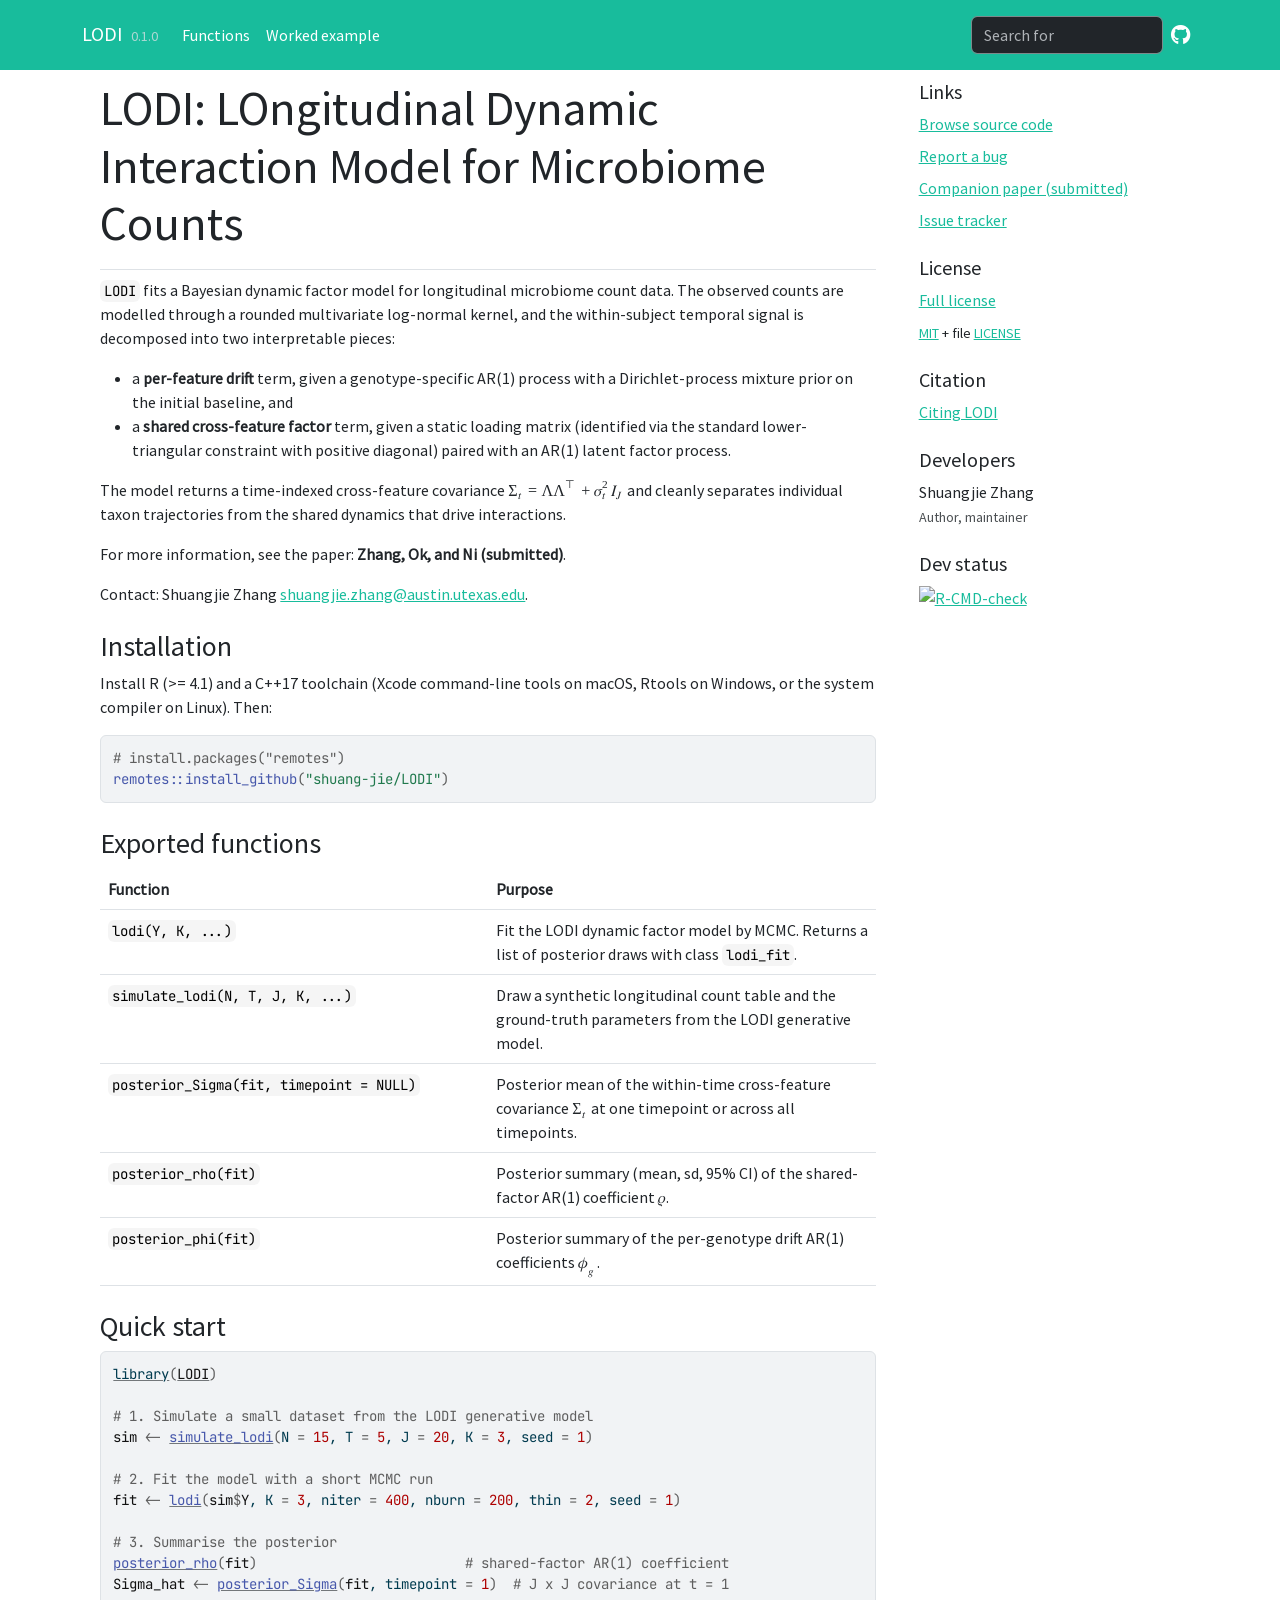
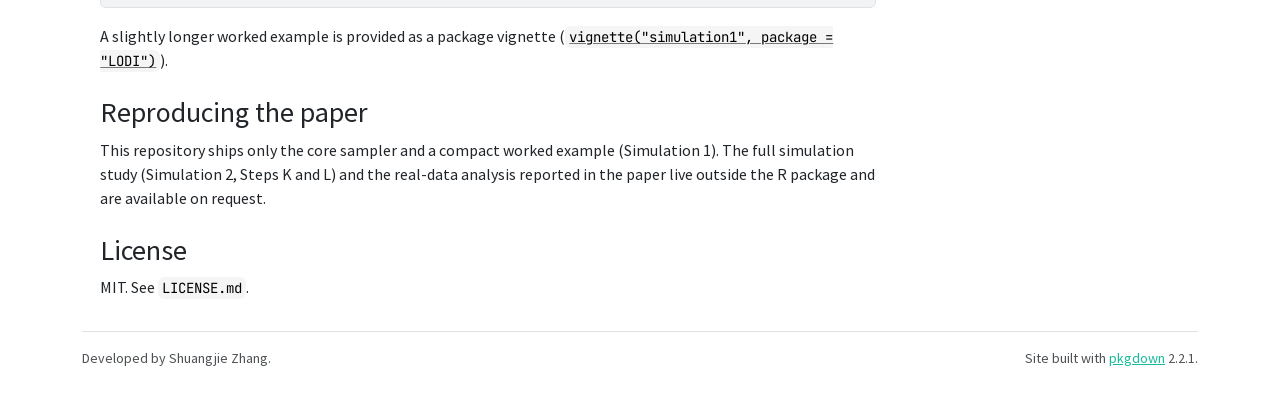
==== index.html @ 0d50a405 "Deploying to gh-pages from @ shuang-jie/LODI@c3fbd9149aefe18f60dc36afb56456ca05e9c87f 🚀" ====
<!DOCTYPE html>
<!-- Generated by pkgdown: do not edit by hand --><html lang="en">
<head>
<meta http-equiv="Content-Type" content="text/html; charset=UTF-8">
<meta charset="utf-8">
<meta http-equiv="X-UA-Compatible" content="IE=edge">
<meta name="viewport" content="width=device-width, initial-scale=1, shrink-to-fit=no">
<title>LODI — Longitudinal Dynamic Interaction Model for Microbiome Counts • LODI</title>
<script src="deps/jquery-3.6.0/jquery-3.6.0.min.js"></script><meta name="viewport" content="width=device-width, initial-scale=1, shrink-to-fit=no">
<link href="deps/bootstrap-5.3.8/bootstrap.min.css" rel="stylesheet">
<script src="deps/bootstrap-5.3.8/bootstrap.bundle.min.js"></script><link href="deps/Source_Sans_Pro-0.4.10/font.css" rel="stylesheet">
<link href="deps/JetBrains_Mono-0.4.10/font.css" rel="stylesheet">
<link href="deps/font-awesome-6.5.2/css/all.min.css" rel="stylesheet">
<link href="deps/font-awesome-6.5.2/css/v4-shims.min.css" rel="stylesheet">
<script src="deps/headroom-0.11.0/headroom.min.js"></script><script src="deps/headroom-0.11.0/jQuery.headroom.min.js"></script><script src="deps/bootstrap-toc-1.0.1/bootstrap-toc.min.js"></script><script src="deps/clipboard.js-2.0.11/clipboard.min.js"></script><script src="deps/search-1.0.0/autocomplete.jquery.min.js"></script><script src="deps/search-1.0.0/fuse.min.js"></script><script src="deps/search-1.0.0/mark.min.js"></script><!-- pkgdown --><script src="pkgdown.js"></script><meta property="og:title" content="LODI — Longitudinal Dynamic Interaction Model for Microbiome Counts">
<meta name="description" content="A Bayesian dynamic factor model for longitudinal microbiome count data that separates per-feature temporal drift from shared cross-feature dynamics and yields a time-indexed cross-feature covariance.
">
<meta property="og:description" content="A Bayesian dynamic factor model for longitudinal microbiome count data that separates per-feature temporal drift from shared cross-feature dynamics and yields a time-indexed cross-feature covariance.
">
<meta name="twitter:card" content="summary">
<meta name="twitter:creator" content="@shuangjie">
<meta name="twitter:site" content="@shuangjie">
</head>
<body>
    <a href="#main" class="visually-hidden-focusable">Skip to contents</a>


    <nav class="navbar navbar-expand-lg fixed-top bg-primary" data-bs-theme="dark" aria-label="Site navigation"><div class="container">

    <a class="navbar-brand me-2" href="index.html">LODI</a>

    <small class="nav-text text-muted me-auto" data-bs-toggle="tooltip" data-bs-placement="bottom" title="">0.1.0</small>


    <button class="navbar-toggler" type="button" data-bs-toggle="collapse" data-bs-target="#navbar" aria-controls="navbar" aria-expanded="false" aria-label="Toggle navigation">
      <span class="navbar-toggler-icon"></span>
    </button>

    <div id="navbar" class="collapse navbar-collapse ms-3">
      <ul class="navbar-nav me-auto">
<li class="nav-item"><a class="nav-link" href="reference/index.html">Functions</a></li>
<li class="nav-item"><a class="nav-link" href="articles/simulation1.html">Worked example</a></li>
      </ul>
<ul class="navbar-nav">
<li class="nav-item"><form class="form-inline" role="search">
 <input class="form-control" type="search" name="search-input" id="search-input" autocomplete="off" aria-label="Search site" placeholder="Search for" data-search-index="search.json">
</form></li>
<li class="nav-item"><a class="external-link nav-link" href="https://github.com/shuang-jie/LODI/" aria-label="GitHub"><span class="fa fab fa-github fa-lg"></span></a></li>
      </ul>
</div>


  </div>
</nav><div class="container template-home">
<div class="row">
  <main id="main" class="col-md-9"><div class="section level1">
<div class="page-header"><h1 id="lodi-longitudinal-dynamic-interaction-model-for-microbiome-counts">LODI: LOngitudinal Dynamic Interaction Model for Microbiome Counts<a class="anchor" aria-label="anchor" href="#lodi-longitudinal-dynamic-interaction-model-for-microbiome-counts"></a>
</h1></div>
<!-- badges: start -->

<p><code>LODI</code> fits a Bayesian dynamic factor model for longitudinal microbiome count data. The observed counts are modelled through a rounded multivariate log-normal kernel, and the within-subject temporal signal is decomposed into two interpretable pieces:</p>
<ul>
<li>a <strong>per-feature drift</strong> term, given a genotype-specific AR(1) process with a Dirichlet-process mixture prior on the initial baseline, and</li>
<li>a <strong>shared cross-feature factor</strong> term, given a static loading matrix (identified via the standard lower-triangular constraint with positive diagonal) paired with an AR(1) latent factor process.</li>
</ul>
<p>The model returns a time-indexed cross-feature covariance <math display="inline" xmlns="http://www.w3.org/1998/Math/MathML"><semantics><mrow><msub><mi mathvariant="normal">Σ</mi><mi>t</mi></msub><mo>=</mo><mi mathvariant="normal">Λ</mi><msup><mi mathvariant="normal">Λ</mi><mi>⊤</mi></msup><mo>+</mo><msubsup><mi>σ</mi><mi>t</mi><mn>2</mn></msubsup><msub><mi>I</mi><mi>J</mi></msub></mrow><annotation encoding="application/x-tex">\Sigma_t = \Lambda \Lambda^\top + \sigma^2_t I_J</annotation></semantics></math> and cleanly separates individual taxon trajectories from the shared dynamics that drive interactions.</p>
<p>For more information, see the paper: <strong>Zhang, Ok, and Ni (submitted)</strong>.</p>
<p>Contact: Shuangjie Zhang <a href="mailto:shuangjie.zhang@austin.utexas.edu" class="email">shuangjie.zhang@austin.utexas.edu</a>.</p>
<div class="section level2">
<h2 id="installation">Installation<a class="anchor" aria-label="anchor" href="#installation"></a>
</h2>
<p>Install R (&gt;= 4.1) and a C++17 toolchain (Xcode command-line tools on macOS, Rtools on Windows, or the system compiler on Linux). Then:</p>
<div class="sourceCode" id="cb1"><pre class="downlit sourceCode r">
<code class="sourceCode R"><span><span class="co"># install.packages("remotes")</span></span>
<span><span class="fu">remotes</span><span class="fu">::</span><span class="fu">install_github</span><span class="op">(</span><span class="st">"shuang-jie/LODI"</span><span class="op">)</span></span></code></pre></div>
</div>
<div class="section level2">
<h2 id="exported-functions">Exported functions<a class="anchor" aria-label="anchor" href="#exported-functions"></a>
</h2>
<table class="table">
<colgroup>
<col width="50%">
<col width="50%">
</colgroup>
<thead><tr>
<th>Function</th>
<th>Purpose</th>
</tr></thead>
<tbody>
<tr>
<td><code>lodi(Y, K, ...)</code></td>
<td>Fit the LODI dynamic factor model by MCMC. Returns a list of posterior draws with class <code>lodi_fit</code>.</td>
</tr>
<tr>
<td><code>simulate_lodi(N, T, J, K, ...)</code></td>
<td>Draw a synthetic longitudinal count table and the ground-truth parameters from the LODI generative model.</td>
</tr>
<tr>
<td><code>posterior_Sigma(fit, timepoint = NULL)</code></td>
<td>Posterior mean of the within-time cross-feature covariance <math display="inline" xmlns="http://www.w3.org/1998/Math/MathML"><semantics><msub><mi mathvariant="normal">Σ</mi><mi>t</mi></msub><annotation encoding="application/x-tex">\Sigma_t</annotation></semantics></math> at one timepoint or across all timepoints.</td>
</tr>
<tr>
<td><code>posterior_rho(fit)</code></td>
<td>Posterior summary (mean, sd, 95% CI) of the shared-factor AR(1) coefficient <math display="inline" xmlns="http://www.w3.org/1998/Math/MathML"><semantics><mi>ρ</mi><annotation encoding="application/x-tex">\rho</annotation></semantics></math>.</td>
</tr>
<tr>
<td><code>posterior_phi(fit)</code></td>
<td>Posterior summary of the per-genotype drift AR(1) coefficients <math display="inline" xmlns="http://www.w3.org/1998/Math/MathML"><semantics><msub><mi>ϕ</mi><mi>g</mi></msub><annotation encoding="application/x-tex">\phi_g</annotation></semantics></math>.</td>
</tr>
</tbody>
</table>
</div>
<div class="section level2">
<h2 id="quick-start">Quick start<a class="anchor" aria-label="anchor" href="#quick-start"></a>
</h2>
<div class="sourceCode" id="cb2"><pre class="downlit sourceCode r">
<code class="sourceCode R"><span><span class="kw"><a href="https://rdrr.io/r/base/library.html" class="external-link">library</a></span><span class="op">(</span><span class="va"><a href="https://github.com/shuang-jie/LODI" class="external-link">LODI</a></span><span class="op">)</span></span>
<span></span>
<span><span class="co"># 1. Simulate a small dataset from the LODI generative model</span></span>
<span><span class="va">sim</span> <span class="op">&lt;-</span> <span class="fu"><a href="reference/simulate_lodi.html">simulate_lodi</a></span><span class="op">(</span>N <span class="op">=</span> <span class="fl">15</span>, T <span class="op">=</span> <span class="fl">5</span>, J <span class="op">=</span> <span class="fl">20</span>, K <span class="op">=</span> <span class="fl">3</span>, seed <span class="op">=</span> <span class="fl">1</span><span class="op">)</span></span>
<span></span>
<span><span class="co"># 2. Fit the model with a short MCMC run</span></span>
<span><span class="va">fit</span> <span class="op">&lt;-</span> <span class="fu"><a href="reference/lodi.html">lodi</a></span><span class="op">(</span><span class="va">sim</span><span class="op">$</span><span class="va">Y</span>, K <span class="op">=</span> <span class="fl">3</span>, niter <span class="op">=</span> <span class="fl">400</span>, nburn <span class="op">=</span> <span class="fl">200</span>, thin <span class="op">=</span> <span class="fl">2</span>, seed <span class="op">=</span> <span class="fl">1</span><span class="op">)</span></span>
<span></span>
<span><span class="co"># 3. Summarise the posterior</span></span>
<span><span class="fu"><a href="reference/posterior_rho.html">posterior_rho</a></span><span class="op">(</span><span class="va">fit</span><span class="op">)</span>                          <span class="co"># shared-factor AR(1) coefficient</span></span>
<span><span class="va">Sigma_hat</span> <span class="op">&lt;-</span> <span class="fu"><a href="reference/posterior_Sigma.html">posterior_Sigma</a></span><span class="op">(</span><span class="va">fit</span>, timepoint <span class="op">=</span> <span class="fl">1</span><span class="op">)</span>  <span class="co"># J x J covariance at t = 1</span></span></code></pre></div>
<p>A slightly longer worked example is provided as a package vignette (<code><a href="articles/simulation1.html">vignette("simulation1", package = "LODI")</a></code>).</p>
</div>
<div class="section level2">
<h2 id="reproducing-the-paper">Reproducing the paper<a class="anchor" aria-label="anchor" href="#reproducing-the-paper"></a>
</h2>
<p>This repository ships only the core sampler and a compact worked example (Simulation 1). The full simulation study (Simulation 2, Steps K and L) and the real-data analysis reported in the paper live outside the R package and are available on request.</p>
</div>
<div class="section level2">
<h2 id="license">License<a class="anchor" aria-label="anchor" href="#license"></a>
</h2>
<p>MIT. See <code>LICENSE.md</code>.</p>
</div>
</div>
  </main><aside class="col-md-3"><div class="links">
<h2 data-toc-skip>Links</h2>
<ul class="list-unstyled">
<li><a href="https://github.com/shuang-jie/LODI/" class="external-link">Browse source code</a></li>
<li><a href="https://github.com/shuang-jie/LODI/issues" class="external-link">Report a bug</a></li>
<li><a href="https://github.com/shuang-jie/LODI" class="external-link">Companion paper (submitted)</a></li>
<li><a href="https://github.com/shuang-jie/LODI/issues" class="external-link">Issue tracker</a></li>
</ul>
</div>

<div class="license">
<h2 data-toc-skip>License</h2>
<ul class="list-unstyled">
<li><a href="LICENSE.html">Full license</a></li>
<li><small><a href="https://opensource.org/licenses/mit-license.php" class="external-link">MIT</a> + file <a href="LICENSE-text.html">LICENSE</a></small></li>
</ul>
</div>


<div class="citation">
<h2 data-toc-skip>Citation</h2>
<ul class="list-unstyled">
<li><a href="authors.html#citation">Citing LODI</a></li>
</ul>
</div>

<div class="developers">
<h2 data-toc-skip>Developers</h2>
<ul class="list-unstyled">
<li>Shuangjie Zhang <br><small class="roles"> Author, maintainer </small>   </li>
</ul>
</div>

<div class="dev-status">
<h2 data-toc-skip>Dev status</h2>
<ul class="list-unstyled">
<li><a href="https://github.com/shuang-jie/LODI/actions/workflows/R-CMD-check.yaml" class="external-link"><img src="https://github.com/shuang-jie/LODI/actions/workflows/R-CMD-check.yaml/badge.svg" alt="R-CMD-check"></a></li>
</ul>
</div>

  </aside>
</div>


    <footer><div class="pkgdown-footer-left">
  <p>Developed by Shuangjie Zhang.</p>
</div>

<div class="pkgdown-footer-right">
  <p>Site built with <a href="https://pkgdown.r-lib.org/" class="external-link">pkgdown</a> 2.2.1.</p>
</div>

    </footer>
</div>





  </body>
</html>
---- deps/Source_Sans_Pro-0.4.10/font.css ----
/* cyrillic-ext */
@font-face {
  font-family: 'Source Sans Pro';
  font-style: normal;
  font-weight: 400;
  font-display: swap;
  src: url(6xK3dSBYKcSV-LCoeQqfX1RYOo3qNa7lqDY.woff2) format('woff2');
  unicode-range: U+0460-052F, U+1C80-1C8A, U+20B4, U+2DE0-2DFF, U+A640-A69F, U+FE2E-FE2F;
}
/* cyrillic */
@font-face {
  font-family: 'Source Sans Pro';
  font-style: normal;
  font-weight: 400;
  font-display: swap;
  src: url(6xK3dSBYKcSV-LCoeQqfX1RYOo3qPK7lqDY.woff2) format('woff2');
  unicode-range: U+0301, U+0400-045F, U+0490-0491, U+04B0-04B1, U+2116;
}
/* greek-ext */
@font-face {
  font-family: 'Source Sans Pro';
  font-style: normal;
  font-weight: 400;
  font-display: swap;
  src: url(6xK3dSBYKcSV-LCoeQqfX1RYOo3qNK7lqDY.woff2) format('woff2');
  unicode-range: U+1F00-1FFF;
}
/* greek */
@font-face {
  font-family: 'Source Sans Pro';
  font-style: normal;
  font-weight: 400;
  font-display: swap;
  src: url(6xK3dSBYKcSV-LCoeQqfX1RYOo3qO67lqDY.woff2) format('woff2');
  unicode-range: U+0370-0377, U+037A-037F, U+0384-038A, U+038C, U+038E-03A1, U+03A3-03FF;
}
/* vietnamese */
@font-face {
  font-family: 'Source Sans Pro';
  font-style: normal;
  font-weight: 400;
  font-display: swap;
  src: url(6xK3dSBYKcSV-LCoeQqfX1RYOo3qN67lqDY.woff2) format('woff2');
  unicode-range: U+0102-0103, U+0110-0111, U+0128-0129, U+0168-0169, U+01A0-01A1, U+01AF-01B0, U+0300-0301, U+0303-0304, U+0308-0309, U+0323, U+0329, U+1EA0-1EF9, U+20AB;
}
/* latin-ext */
@font-face {
  font-family: 'Source Sans Pro';
  font-style: normal;
  font-weight: 400;
  font-display: swap;
  src: url(6xK3dSBYKcSV-LCoeQqfX1RYOo3qNq7lqDY.woff2) format('woff2');
  unicode-range: U+0100-02BA, U+02BD-02C5, U+02C7-02CC, U+02CE-02D7, U+02DD-02FF, U+0304, U+0308, U+0329, U+1D00-1DBF, U+1E00-1E9F, U+1EF2-1EFF, U+2020, U+20A0-20AB, U+20AD-20C0, U+2113, U+2C60-2C7F, U+A720-A7FF;
}
/* latin */
@font-face {
  font-family: 'Source Sans Pro';
  font-style: normal;
  font-weight: 400;
  font-display: swap;
  src: url(6xK3dSBYKcSV-LCoeQqfX1RYOo3qOK7l.woff2) format('woff2');
  unicode-range: U+0000-00FF, U+0131, U+0152-0153, U+02BB-02BC, U+02C6, U+02DA, U+02DC, U+0304, U+0308, U+0329, U+2000-206F, U+20AC, U+2122, U+2191, U+2193, U+2212, U+2215, U+FEFF, U+FFFD;
}
---- deps/JetBrains_Mono-0.4.10/font.css ----
/* cyrillic-ext */
@font-face {
  font-family: 'JetBrains Mono';
  font-style: normal;
  font-weight: 400;
  font-display: swap;
  src: url(tDbY2o-flEEny0FZhsfKu5WU4zr3E_BX0PnT8RD8yKxTN1OVgaY.woff2) format('woff2');
  unicode-range: U+0460-052F, U+1C80-1C8A, U+20B4, U+2DE0-2DFF, U+A640-A69F, U+FE2E-FE2F;
}
/* cyrillic */
@font-face {
  font-family: 'JetBrains Mono';
  font-style: normal;
  font-weight: 400;
  font-display: swap;
  src: url(tDbY2o-flEEny0FZhsfKu5WU4zr3E_BX0PnT8RD8yKxTPlOVgaY.woff2) format('woff2');
  unicode-range: U+0301, U+0400-045F, U+0490-0491, U+04B0-04B1, U+2116;
}
/* greek */
@font-face {
  font-family: 'JetBrains Mono';
  font-style: normal;
  font-weight: 400;
  font-display: swap;
  src: url(tDbY2o-flEEny0FZhsfKu5WU4zr3E_BX0PnT8RD8yKxTOVOVgaY.woff2) format('woff2');
  unicode-range: U+0370-0377, U+037A-037F, U+0384-038A, U+038C, U+038E-03A1, U+03A3-03FF;
}
/* vietnamese */
@font-face {
  font-family: 'JetBrains Mono';
  font-style: normal;
  font-weight: 400;
  font-display: swap;
  src: url(tDbY2o-flEEny0FZhsfKu5WU4zr3E_BX0PnT8RD8yKxTNVOVgaY.woff2) format('woff2');
  unicode-range: U+0102-0103, U+0110-0111, U+0128-0129, U+0168-0169, U+01A0-01A1, U+01AF-01B0, U+0300-0301, U+0303-0304, U+0308-0309, U+0323, U+0329, U+1EA0-1EF9, U+20AB;
}
/* latin-ext */
@font-face {
  font-family: 'JetBrains Mono';
  font-style: normal;
  font-weight: 400;
  font-display: swap;
  src: url(tDbY2o-flEEny0FZhsfKu5WU4zr3E_BX0PnT8RD8yKxTNFOVgaY.woff2) format('woff2');
  unicode-range: U+0100-02BA, U+02BD-02C5, U+02C7-02CC, U+02CE-02D7, U+02DD-02FF, U+0304, U+0308, U+0329, U+1D00-1DBF, U+1E00-1E9F, U+1EF2-1EFF, U+2020, U+20A0-20AB, U+20AD-20C0, U+2113, U+2C60-2C7F, U+A720-A7FF;
}
/* latin */
@font-face {
  font-family: 'JetBrains Mono';
  font-style: normal;
  font-weight: 400;
  font-display: swap;
  src: url(tDbY2o-flEEny0FZhsfKu5WU4zr3E_BX0PnT8RD8yKxTOlOV.woff2) format('woff2');
  unicode-range: U+0000-00FF, U+0131, U+0152-0153, U+02BB-02BC, U+02C6, U+02DA, U+02DC, U+0304, U+0308, U+0329, U+2000-206F, U+20AC, U+2122, U+2191, U+2193, U+2212, U+2215, U+FEFF, U+FFFD;
}
---- deps/font-awesome-6.5.2/css/v4-shims.min.css ----
/*!
 * Font Awesome Free 6.5.2 by @fontawesome - https://fontawesome.com
 * License - https://fontawesome.com/license/free (Icons: CC BY 4.0, Fonts: SIL OFL 1.1, Code: MIT License)
 * Copyright 2024 Fonticons, Inc.
 */
.fa.fa-glass:before{content:"\f000"}.fa.fa-envelope-o{font-family:"Font Awesome 6 Free";font-weight:400}.fa.fa-envelope-o:before{content:"\f0e0"}.fa.fa-star-o{font-family:"Font Awesome 6 Free";font-weight:400}.fa.fa-star-o:before{content:"\f005"}.fa.fa-close:before,.fa.fa-remove:before{content:"\f00d"}.fa.fa-gear:before{content:"\f013"}.fa.fa-trash-o{font-family:"Font Awesome 6 Free";font-weight:400}.fa.fa-trash-o:before{content:"\f2ed"}.fa.fa-home:before{content:"\f015"}.fa.fa-file-o{font-family:"Font Awesome 6 Free";font-weight:400}.fa.fa-file-o:before{content:"\f15b"}.fa.fa-clock-o{font-family:"Font Awesome 6 Free";font-weight:400}.fa.fa-clock-o:before{content:"\f017"}.fa.fa-arrow-circle-o-down{font-family:"Font Awesome 6 Free";font-weight:400}.fa.fa-arrow-circle-o-down:before{content:"\f358"}.fa.fa-arrow-circle-o-up{font-family:"Font Awesome 6 Free";font-weight:400}.fa.fa-arrow-circle-o-up:before{content:"\f35b"}.fa.fa-play-circle-o{font-family:"Font Awesome 6 Free";font-weight:400}.fa.fa-play-circle-o:before{content:"\f144"}.fa.fa-repeat:before,.fa.fa-rotate-right:before{content:"\f01e"}.fa.fa-refresh:before{content:"\f021"}.fa.fa-list-alt{font-family:"Font Awesome 6 Free";font-weight:400}.fa.fa-list-alt:before{content:"\f022"}.fa.fa-dedent:before{content:"\f03b"}.fa.fa-video-camera:before{content:"\f03d"}.fa.fa-picture-o{font-family:"Font Awesome 6 Free";font-weight:400}.fa.fa-picture-o:before{content:"\f03e"}.fa.fa-photo{font-family:"Font Awesome 6 Free";font-weight:400}.fa.fa-photo:before{content:"\f03e"}.fa.fa-image{font-family:"Font Awesome 6 Free";font-weight:400}.fa.fa-image:before{content:"\f03e"}.fa.fa-map-marker:before{content:"\f3c5"}.fa.fa-pencil-square-o{font-family:"Font Awesome 6 Free";font-weight:400}.fa.fa-pencil-square-o:before{content:"\f044"}.fa.fa-edit{font-family:"Font Awesome 6 Free";font-weight:400}.fa.fa-edit:before{content:"\f044"}.fa.fa-share-square-o:before{content:"\f14d"}.fa.fa-check-square-o{font-family:"Font Awesome 6 Free";font-weight:400}.fa.fa-check-square-o:before{content:"\f14a"}.fa.fa-arrows:before{content:"\f0b2"}.fa.fa-times-circle-o{font-family:"Font Awesome 6 Free";font-weight:400}.fa.fa-times-circle-o:before{content:"\f057"}.fa.fa-check-circle-o{font-family:"Font Awesome 6 Free";font-weight:400}.fa.fa-check-circle-o:before{content:"\f058"}.fa.fa-mail-forward:before{content:"\f064"}.fa.fa-expand:before{content:"\f424"}.fa.fa-compress:before{content:"\f422"}.fa.fa-eye,.fa.fa-eye-slash{font-family:"Font Awesome 6 Free";font-weight:400}.fa.fa-warning:before{content:"\f071"}.fa.fa-calendar:before{content:"\f073"}.fa.fa-arrows-v:before{content:"\f338"}.fa.fa-arrows-h:before{content:"\f337"}.fa.fa-bar-chart-o:before,.fa.fa-bar-chart:before{content:"\e0e3"}.fa.fa-twitter-square{font-family:"Font Awesome 6 Brands";font-weight:400}.fa.fa-twitter-square:before{content:"\f081"}.fa.fa-facebook-square{font-family:"Font Awesome 6 Brands";font-weight:400}.fa.fa-facebook-square:before{content:"\f082"}.fa.fa-gears:before{content:"\f085"}.fa.fa-thumbs-o-up{font-family:"Font Awesome 6 Free";font-weight:400}.fa.fa-thumbs-o-up:before{content:"\f164"}.fa.fa-thumbs-o-down{font-family:"Font Awesome 6 Free";font-weight:400}.fa.fa-thumbs-o-down:before{content:"\f165"}.fa.fa-heart-o{font-family:"Font Awesome 6 Free";font-weight:400}.fa.fa-heart-o:before{content:"\f004"}.fa.fa-sign-out:before{content:"\f2f5"}.fa.fa-linkedin-square{font-family:"Font Awesome 6 Brands";font-weight:400}.fa.fa-linkedin-square:before{content:"\f08c"}.fa.fa-thumb-tack:before{content:"\f08d"}.fa.fa-external-link:before{content:"\f35d"}.fa.fa-sign-in:before{content:"\f2f6"}.fa.fa-github-square{font-family:"Font Awesome 6 Brands";font-weight:400}.fa.fa-github-square:before{content:"\f092"}.fa.fa-lemon-o{font-family:"Font Awesome 6 Free";font-weight:400}.fa.fa-lemon-o:before{content:"\f094"}.fa.fa-square-o{font-family:"Font Awesome 6 Free";font-weight:400}.fa.fa-square-o:before{content:"\f0c8"}.fa.fa-bookmark-o{font-family:"Font Awesome 6 Free";font-weight:400}.fa.fa-bookmark-o:before{content:"\f02e"}.fa.fa-facebook,.fa.fa-twitter{font-family:"Font Awesome 6 Brands";font-weight:400}.fa.fa-facebook:before{content:"\f39e"}.fa.fa-facebook-f{font-family:"Font Awesome 6 Brands";font-weight:400}.fa.fa-facebook-f:before{content:"\f39e"}.fa.fa-github{font-family:"Font Awesome 6 Brands";font-weight:400}.fa.fa-credit-card{font-family:"Font Awesome 6 Free";font-weight:400}.fa.fa-feed:before{content:"\f09e"}.fa.fa-hdd-o{font-family:"Font Awesome 6 Free";font-weight:400}.fa.fa-hdd-o:before{content:"\f0a0"}.fa.fa-hand-o-right{font-family:"Font Awesome 6 Free";font-weight:400}.fa.fa-hand-o-right:before{content:"\f0a4"}.fa.fa-hand-o-left{font-family:"Font Awesome 6 Free";font-weight:400}.fa.fa-hand-o-left:before{content:"\f0a5"}.fa.fa-hand-o-up{font-family:"Font Awesome 6 Free";font-weight:400}.fa.fa-hand-o-up:before{content:"\f0a6"}.fa.fa-hand-o-down{font-family:"Font Awesome 6 Free";font-weight:400}.fa.fa-hand-o-down:before{content:"\f0a7"}.fa.fa-globe:before{content:"\f57d"}.fa.fa-tasks:before{content:"\f828"}.fa.fa-arrows-alt:before{content:"\f31e"}.fa.fa-group:before{content:"\f0c0"}.fa.fa-chain:before{content:"\f0c1"}.fa.fa-cut:before{content:"\f0c4"}.fa.fa-files-o{font-family:"Font Awesome 6 Free";font-weight:400}.fa.fa-files-o:before{content:"\f0c5"}.fa.fa-floppy-o{font-family:"Font Awesome 6 Free";font-weight:400}.fa.fa-floppy-o:before{content:"\f0c7"}.fa.fa-save{font-family:"Font Awesome 6 Free";font-weight:400}.fa.fa-save:before{content:"\f0c7"}.fa.fa-navicon:before,.fa.fa-reorder:before{content:"\f0c9"}.fa.fa-magic:before{content:"\e2ca"}.fa.fa-pinterest,.fa.fa-pinterest-square{font-family:"Font Awesome 6 Brands";font-weight:400}.fa.fa-pinterest-square:before{content:"\f0d3"}.fa.fa-google-plus-square{font-family:"Font Awesome 6 Brands";font-weight:400}.fa.fa-google-plus-square:before{content:"\f0d4"}.fa.fa-google-plus{font-family:"Font Awesome 6 Brands";font-weight:400}.fa.fa-google-plus:before{content:"\f0d5"}.fa.fa-money:before{content:"\f3d1"}.fa.fa-unsorted:before{content:"\f0dc"}.fa.fa-sort-desc:before{content:"\f0dd"}.fa.fa-sort-asc:before{content:"\f0de"}.fa.fa-linkedin{font-family:"Font Awesome 6 Brands";font-weight:400}.fa.fa-linkedin:before{content:"\f0e1"}.fa.fa-rotate-left:before{content:"\f0e2"}.fa.fa-legal:before{content:"\f0e3"}.fa.fa-dashboard:before,.fa.fa-tachometer:before{content:"\f625"}.fa.fa-comment-o{font-family:"Font Awesome 6 Free";font-weight:400}.fa.fa-comment-o:before{content:"\f075"}.fa.fa-comments-o{font-family:"Font Awesome 6 Free";font-weight:400}.fa.fa-comments-o:before{content:"\f086"}.fa.fa-flash:before{content:"\f0e7"}.fa.fa-clipboard:before{content:"\f0ea"}.fa.fa-lightbulb-o{font-family:"Font Awesome 6 Free";font-weight:400}.fa.fa-lightbulb-o:before{content:"\f0eb"}.fa.fa-exchange:before{content:"\f362"}.fa.fa-cloud-download:before{content:"\f0ed"}.fa.fa-cloud-upload:before{content:"\f0ee"}.fa.fa-bell-o{font-family:"Font Awesome 6 Free";font-weight:400}.fa.fa-bell-o:before{content:"\f0f3"}.fa.fa-cutlery:before{content:"\f2e7"}.fa.fa-file-text-o{font-family:"Font Awesome 6 Free";font-weight:400}.fa.fa-file-text-o:before{content:"\f15c"}.fa.fa-building-o{font-family:"Font Awesome 6 Free";font-weight:400}.fa.fa-building-o:before{content:"\f1ad"}.fa.fa-hospital-o{font-family:"Font Awesome 6 Free";font-weight:400}.fa.fa-hospital-o:before{content:"\f0f8"}.fa.fa-tablet:before{content:"\f3fa"}.fa.fa-mobile-phone:before,.fa.fa-mobile:before{content:"\f3cd"}.fa.fa-circle-o{font-family:"Font Awesome 6 Free";font-weight:400}.fa.fa-circle-o:before{content:"\f111"}.fa.fa-mail-reply:before{content:"\f3e5"}.fa.fa-github-alt{font-family:"Font Awesome 6 Brands";font-weight:400}.fa.fa-folder-o{font-family:"Font Awesome 6 Free";font-weight:400}.fa.fa-folder-o:before{content:"\f07b"}.fa.fa-folder-open-o{font-family:"Font Awesome 6 Free";font-weight:400}.fa.fa-folder-open-o:before{content:"\f07c"}.fa.fa-smile-o{font-family:"Font Awesome 6 Free";font-weight:400}.fa.fa-smile-o:before{content:"\f118"}.fa.fa-frown-o{font-family:"Font Awesome 6 Free";font-weight:400}.fa.fa-frown-o:before{content:"\f119"}.fa.fa-meh-o{font-family:"Font Awesome 6 Free";font-weight:400}.fa.fa-meh-o:before{content:"\f11a"}.fa.fa-keyboard-o{font-family:"Font Awesome 6 Free";font-weight:400}.fa.fa-keyboard-o:before{content:"\f11c"}.fa.fa-flag-o{font-family:"Font Awesome 6 Free";font-weight:400}.fa.fa-flag-o:before{content:"\f024"}.fa.fa-mail-reply-all:before{content:"\f122"}.fa.fa-star-half-o{font-family:"Font Awesome 6 Free";font-weight:400}.fa.fa-star-half-o:before{content:"\f5c0"}.fa.fa-star-half-empty{font-family:"Font Awesome 6 Free";font-weight:400}.fa.fa-star-half-empty:before{content:"\f5c0"}.fa.fa-star-half-full{font-family:"Font Awesome 6 Free";font-weight:400}.fa.fa-star-half-full:before{content:"\f5c0"}.fa.fa-code-fork:before{content:"\f126"}.fa.fa-chain-broken:before,.fa.fa-unlink:before{content:"\f127"}.fa.fa-calendar-o{font-family:"Font Awesome 6 Free";font-weight:400}.fa.fa-calendar-o:before{content:"\f133"}.fa.fa-css3,.fa.fa-html5,.fa.fa-maxcdn{font-family:"Font Awesome 6 Brands";font-weight:400}.fa.fa-unlock-alt:before{content:"\f09c"}.fa.fa-minus-square-o{font-family:"Font Awesome 6 Free";font-weight:400}.fa.fa-minus-square-o:before{content:"\f146"}.fa.fa-level-up:before{content:"\f3bf"}.fa.fa-level-down:before{content:"\f3be"}.fa.fa-pencil-square:before{content:"\f14b"}.fa.fa-external-link-square:before{content:"\f360"}.fa.fa-compass{font-family:"Font Awesome 6 Free";font-weight:400}.fa.fa-caret-square-o-down{font-family:"Font Awesome 6 Free";font-weight:400}.fa.fa-caret-square-o-down:before{content:"\f150"}.fa.fa-toggle-down{font-family:"Font Awesome 6 Free";font-weight:400}.fa.fa-toggle-down:before{content:"\f150"}.fa.fa-caret-square-o-up{font-family:"Font Awesome 6 Free";font-weight:400}.fa.fa-caret-square-o-up:before{content:"\f151"}.fa.fa-toggle-up{font-family:"Font Awesome 6 Free";font-weight:400}.fa.fa-toggle-up:before{content:"\f151"}.fa.fa-caret-square-o-right{font-family:"Font Awesome 6 Free";font-weight:400}.fa.fa-caret-square-o-right:before{content:"\f152"}.fa.fa-toggle-right{font-family:"Font Awesome 6 Free";font-weight:400}.fa.fa-toggle-right:before{content:"\f152"}.fa.fa-eur:before,.fa.fa-euro:before{content:"\f153"}.fa.fa-gbp:before{content:"\f154"}.fa.fa-dollar:before,.fa.fa-usd:before{content:"\24"}.fa.fa-inr:before,.fa.fa-rupee:before{content:"\e1bc"}.fa.fa-cny:before,.fa.fa-jpy:before,.fa.fa-rmb:before,.fa.fa-yen:before{content:"\f157"}.fa.fa-rouble:before,.fa.fa-rub:before,.fa.fa-ruble:before{content:"\f158"}.fa.fa-krw:before,.fa.fa-won:before{content:"\f159"}.fa.fa-bitcoin,.fa.fa-btc{font-family:"Font Awesome 6 Brands";font-weight:400}.fa.fa-bitcoin:before{content:"\f15a"}.fa.fa-file-text:before{content:"\f15c"}.fa.fa-sort-alpha-asc:before{content:"\f15d"}.fa.fa-sort-alpha-desc:before{content:"\f881"}.fa.fa-sort-amount-asc:before{content:"\f884"}.fa.fa-sort-amount-desc:before{content:"\f160"}.fa.fa-sort-numeric-asc:before{content:"\f162"}.fa.fa-sort-numeric-desc:before{content:"\f886"}.fa.fa-youtube-square{font-family:"Font Awesome 6 Brands";font-weight:400}.fa.fa-youtube-square:before{content:"\f431"}.fa.fa-xing,.fa.fa-xing-square,.fa.fa-youtube{font-family:"Font Awesome 6 Brands";font-weight:400}.fa.fa-xing-square:before{content:"\f169"}.fa.fa-youtube-play{font-family:"Font Awesome 6 Brands";font-weight:400}.fa.fa-youtube-play:before{content:"\f167"}.fa.fa-adn,.fa.fa-bitbucket,.fa.fa-bitbucket-square,.fa.fa-dropbox,.fa.fa-flickr,.fa.fa-instagram,.fa.fa-stack-overflow{font-family:"Font Awesome 6 Brands";font-weight:400}.fa.fa-bitbucket-square:before{content:"\f171"}.fa.fa-tumblr,.fa.fa-tumblr-square{font-family:"Font Awesome 6 Brands";font-weight:400}.fa.fa-tumblr-square:before{content:"\f174"}.fa.fa-long-arrow-down:before{content:"\f309"}.fa.fa-long-arrow-up:before{content:"\f30c"}.fa.fa-long-arrow-left:before{content:"\f30a"}.fa.fa-long-arrow-right:before{content:"\f30b"}.fa.fa-android,.fa.fa-apple,.fa.fa-dribbble,.fa.fa-foursquare,.fa.fa-gittip,.fa.fa-gratipay,.fa.fa-linux,.fa.fa-skype,.fa.fa-trello,.fa.fa-windows{font-family:"Font Awesome 6 Brands";font-weight:400}.fa.fa-gittip:before{content:"\f184"}.fa.fa-sun-o{font-family:"Font Awesome 6 Free";font-weight:400}.fa.fa-sun-o:before{content:"\f185"}.fa.fa-moon-o{font-family:"Font Awesome 6 Free";font-weight:400}.fa.fa-moon-o:before{content:"\f186"}.fa.fa-pagelines,.fa.fa-renren,.fa.fa-stack-exchange,.fa.fa-vk,.fa.fa-weibo{font-family:"Font Awesome 6 Brands";font-weight:400}.fa.fa-arrow-circle-o-right{font-family:"Font Awesome 6 Free";font-weight:400}.fa.fa-arrow-circle-o-right:before{content:"\f35a"}.fa.fa-arrow-circle-o-left{font-family:"Font Awesome 6 Free";font-weight:400}.fa.fa-arrow-circle-o-left:before{content:"\f359"}.fa.fa-caret-square-o-left{font-family:"Font Awesome 6 Free";font-weight:400}.fa.fa-caret-square-o-left:before{content:"\f191"}.fa.fa-toggle-left{font-family:"Font Awesome 6 Free";font-weight:400}.fa.fa-toggle-left:before{content:"\f191"}.fa.fa-dot-circle-o{font-family:"Font Awesome 6 Free";font-weight:400}.fa.fa-dot-circle-o:before{content:"\f192"}.fa.fa-vimeo-square{font-family:"Font Awesome 6 Brands";font-weight:400}.fa.fa-vimeo-square:before{content:"\f194"}.fa.fa-try:before,.fa.fa-turkish-lira:before{content:"\e2bb"}.fa.fa-plus-square-o{font-family:"Font Awesome 6 Free";font-weight:400}.fa.fa-plus-square-o:before{content:"\f0fe"}.fa.fa-openid,.fa.fa-slack,.fa.fa-wordpress{font-family:"Font Awesome 6 Brands";font-weight:400}.fa.fa-bank:before,.fa.fa-institution:before{content:"\f19c"}.fa.fa-mortar-board:before{content:"\f19d"}.fa.fa-google,.fa.fa-reddit,.fa.fa-reddit-square,.fa.fa-yahoo{font-family:"Font Awesome 6 Brands";font-weight:400}.fa.fa-reddit-square:before{content:"\f1a2"}.fa.fa-behance,.fa.fa-behance-square,.fa.fa-delicious,.fa.fa-digg,.fa.fa-drupal,.fa.fa-joomla,.fa.fa-pied-piper-alt,.fa.fa-pied-piper-pp,.fa.fa-stumbleupon,.fa.fa-stumbleupon-circle{font-family:"Font Awesome 6 Brands";font-weight:400}.fa.fa-behance-square:before{content:"\f1b5"}.fa.fa-steam,.fa.fa-steam-square{font-family:"Font Awesome 6 Brands";font-weight:400}.fa.fa-steam-square:before{content:"\f1b7"}.fa.fa-automobile:before{content:"\f1b9"}.fa.fa-cab:before{content:"\f1ba"}.fa.fa-deviantart,.fa.fa-soundcloud,.fa.fa-spotify{font-family:"Font Awesome 6 Brands";font-weight:400}.fa.fa-file-pdf-o{font-family:"Font Awesome 6 Free";font-weight:400}.fa.fa-file-pdf-o:before{content:"\f1c1"}.fa.fa-file-word-o{font-family:"Font Awesome 6 Free";font-weight:400}.fa.fa-file-word-o:before{content:"\f1c2"}.fa.fa-file-excel-o{font-family:"Font Awesome 6 Free";font-weight:400}.fa.fa-file-excel-o:before{content:"\f1c3"}.fa.fa-file-powerpoint-o{font-family:"Font Awesome 6 Free";font-weight:400}.fa.fa-file-powerpoint-o:before{content:"\f1c4"}.fa.fa-file-image-o{font-family:"Font Awesome 6 Free";font-weight:400}.fa.fa-file-image-o:before{content:"\f1c5"}.fa.fa-file-photo-o{font-family:"Font Awesome 6 Free";font-weight:400}.fa.fa-file-photo-o:before{content:"\f1c5"}.fa.fa-file-picture-o{font-family:"Font Awesome 6 Free";font-weight:400}.fa.fa-file-picture-o:before{content:"\f1c5"}.fa.fa-file-archive-o{font-family:"Font Awesome 6 Free";font-weight:400}.fa.fa-file-archive-o:before{content:"\f1c6"}.fa.fa-file-zip-o{font-family:"Font Awesome 6 Free";font-weight:400}.fa.fa-file-zip-o:before{content:"\f1c6"}.fa.fa-file-audio-o{font-family:"Font Awesome 6 Free";font-weight:400}.fa.fa-file-audio-o:before{content:"\f1c7"}.fa.fa-file-sound-o{font-family:"Font Awesome 6 Free";font-weight:400}.fa.fa-file-sound-o:before{content:"\f1c7"}.fa.fa-file-video-o{font-family:"Font Awesome 6 Free";font-weight:400}.fa.fa-file-video-o:before{content:"\f1c8"}.fa.fa-file-movie-o{font-family:"Font Awesome 6 Free";font-weight:400}.fa.fa-file-movie-o:before{content:"\f1c8"}.fa.fa-file-code-o{font-family:"Font Awesome 6 Free";font-weight:400}.fa.fa-file-code-o:before{content:"\f1c9"}.fa.fa-codepen,.fa.fa-jsfiddle,.fa.fa-vine{font-family:"Font Awesome 6 Brands";font-weight:400}.fa.fa-life-bouy:before,.fa.fa-life-buoy:before,.fa.fa-life-saver:before,.fa.fa-support:before{content:"\f1cd"}.fa.fa-circle-o-notch:before{content:"\f1ce"}.fa.fa-ra,.fa.fa-rebel{font-family:"Font Awesome 6 Brands";font-weight:400}.fa.fa-ra:before{content:"\f1d0"}.fa.fa-resistance{font-family:"Font Awesome 6 Brands";font-weight:400}.fa.fa-resistance:before{content:"\f1d0"}.fa.fa-empire,.fa.fa-ge{font-family:"Font Awesome 6 Brands";font-weight:400}.fa.fa-ge:before{content:"\f1d1"}.fa.fa-git-square{font-family:"Font Awesome 6 Brands";font-weight:400}.fa.fa-git-square:before{content:"\f1d2"}.fa.fa-git,.fa.fa-hacker-news,.fa.fa-y-combinator-square{font-family:"Font Awesome 6 Brands";font-weight:400}.fa.fa-y-combinator-square:before{content:"\f1d4"}.fa.fa-yc-square{font-family:"Font Awesome 6 Brands";font-weight:400}.fa.fa-yc-square:before{content:"\f1d4"}.fa.fa-qq,.fa.fa-tencent-weibo,.fa.fa-wechat,.fa.fa-weixin{font-family:"Font Awesome 6 Brands";font-weight:400}.fa.fa-wechat:before{content:"\f1d7"}.fa.fa-send:before{content:"\f1d8"}.fa.fa-paper-plane-o{font-family:"Font Awesome 6 Free";font-weight:400}.fa.fa-paper-plane-o:before{content:"\f1d8"}.fa.fa-send-o{font-family:"Font Awesome 6 Free";font-weight:400}.fa.fa-send-o:before{content:"\f1d8"}.fa.fa-circle-thin{font-family:"Font Awesome 6 Free";font-weight:400}.fa.fa-circle-thin:before{content:"\f111"}.fa.fa-header:before{content:"\f1dc"}.fa.fa-futbol-o{font-family:"Font Awesome 6 Free";font-weight:400}.fa.fa-futbol-o:before{content:"\f1e3"}.fa.fa-soccer-ball-o{font-family:"Font Awesome 6 Free";font-weight:400}.fa.fa-soccer-ball-o:before{content:"\f1e3"}.fa.fa-slideshare,.fa.fa-twitch,.fa.fa-yelp{font-family:"Font Awesome 6 Brands";font-weight:400}.fa.fa-newspaper-o{font-family:"Font Awesome 6 Free";font-weight:400}.fa.fa-newspaper-o:before{content:"\f1ea"}.fa.fa-cc-amex,.fa.fa-cc-discover,.fa.fa-cc-mastercard,.fa.fa-cc-paypal,.fa.fa-cc-stripe,.fa.fa-cc-visa,.fa.fa-google-wallet,.fa.fa-paypal{font-family:"Font Awesome 6 Brands";font-weight:400}.fa.fa-bell-slash-o{font-family:"Font Awesome 6 Free";font-weight:400}.fa.fa-bell-slash-o:before{content:"\f1f6"}.fa.fa-trash:before{content:"\f2ed"}.fa.fa-copyright{font-family:"Font Awesome 6 Free";font-weight:400}.fa.fa-eyedropper:before{content:"\f1fb"}.fa.fa-area-chart:before{content:"\f1fe"}.fa.fa-pie-chart:before{content:"\f200"}.fa.fa-line-chart:before{content:"\f201"}.fa.fa-lastfm,.fa.fa-lastfm-square{font-family:"Font Awesome 6 Brands";font-weight:400}.fa.fa-lastfm-square:before{content:"\f203"}.fa.fa-angellist,.fa.fa-ioxhost{font-family:"Font Awesome 6 Brands";font-weight:400}.fa.fa-cc{font-family:"Font Awesome 6 Free";font-weight:400}.fa.fa-cc:before{content:"\f20a"}.fa.fa-ils:before,.fa.fa-shekel:before,.fa.fa-sheqel:before{content:"\f20b"}.fa.fa-buysellads,.fa.fa-connectdevelop,.fa.fa-dashcube,.fa.fa-forumbee,.fa.fa-leanpub,.fa.fa-sellsy,.fa.fa-shirtsinbulk,.fa.fa-simplybuilt,.fa.fa-skyatlas{font-family:"Font Awesome 6 Brands";font-weight:400}.fa.fa-diamond{font-family:"Font Awesome 6 Free";font-weight:400}.fa.fa-diamond:before{content:"\f3a5"}.fa.fa-intersex:before,.fa.fa-transgender:before{content:"\f224"}.fa.fa-transgender-alt:before{content:"\f225"}.fa.fa-facebook-official{font-family:"Font Awesome 6 Brands";font-weight:400}.fa.fa-facebook-official:before{content:"\f09a"}.fa.fa-pinterest-p,.fa.fa-whatsapp{font-family:"Font Awesome 6 Brands";font-weight:400}.fa.fa-hotel:before{content:"\f236"}.fa.fa-medium,.fa.fa-viacoin,.fa.fa-y-combinator,.fa.fa-yc{font-family:"Font Awesome 6 Brands";font-weight:400}.fa.fa-yc:before{content:"\f23b"}.fa.fa-expeditedssl,.fa.fa-opencart,.fa.fa-optin-monster{font-family:"Font Awesome 6 Brands";font-weight:400}.fa.fa-battery-4:before,.fa.fa-battery:before{content:"\f240"}.fa.fa-battery-3:before{content:"\f241"}.fa.fa-battery-2:before{content:"\f242"}.fa.fa-battery-1:before{content:"\f243"}.fa.fa-battery-0:before{content:"\f244"}.fa.fa-object-group,.fa.fa-object-ungroup,.fa.fa-sticky-note-o{font-family:"Font Awesome 6 Free";font-weight:400}.fa.fa-sticky-note-o:before{content:"\f249"}.fa.fa-cc-diners-club,.fa.fa-cc-jcb{font-family:"Font Awesome 6 Brands";font-weight:400}.fa.fa-clone{font-family:"Font Awesome 6 Free";font-weight:400}.fa.fa-hourglass-o:before{content:"\f254"}.fa.fa-hourglass-1:before{content:"\f251"}.fa.fa-hourglass-2:before{content:"\f252"}.fa.fa-hourglass-3:before{content:"\f253"}.fa.fa-hand-rock-o{font-family:"Font Awesome 6 Free";font-weight:400}.fa.fa-hand-rock-o:before{content:"\f255"}.fa.fa-hand-grab-o{font-family:"Font Awesome 6 Free";font-weight:400}.fa.fa-hand-grab-o:before{content:"\f255"}.fa.fa-hand-paper-o{font-family:"Font Awesome 6 Free";font-weight:400}.fa.fa-hand-paper-o:before{content:"\f256"}.fa.fa-hand-stop-o{font-family:"Font Awesome 6 Free";font-weight:400}.fa.fa-hand-stop-o:before{content:"\f256"}.fa.fa-hand-scissors-o{font-family:"Font Awesome 6 Free";font-weight:400}.fa.fa-hand-scissors-o:before{content:"\f257"}.fa.fa-hand-lizard-o{font-family:"Font Awesome 6 Free";font-weight:400}.fa.fa-hand-lizard-o:before{content:"\f258"}.fa.fa-hand-spock-o{font-family:"Font Awesome 6 Free";font-weight:400}.fa.fa-hand-spock-o:before{content:"\f259"}.fa.fa-hand-pointer-o{font-family:"Font Awesome 6 Free";font-weight:400}.fa.fa-hand-pointer-o:before{content:"\f25a"}.fa.fa-hand-peace-o{font-family:"Font Awesome 6 Free";font-weight:400}.fa.fa-hand-peace-o:before{content:"\f25b"}.fa.fa-registered{font-family:"Font Awesome 6 Free";font-weight:400}.fa.fa-creative-commons,.fa.fa-gg,.fa.fa-gg-circle,.fa.fa-odnoklassniki,.fa.fa-odnoklassniki-square{font-family:"Font Awesome 6 Brands";font-weight:400}.fa.fa-odnoklassniki-square:before{content:"\f264"}.fa.fa-chrome,.fa.fa-firefox,.fa.fa-get-pocket,.fa.fa-internet-explorer,.fa.fa-opera,.fa.fa-safari,.fa.fa-wikipedia-w{font-family:"Font Awesome 6 Brands";font-weight:400}.fa.fa-television:before{content:"\f26c"}.fa.fa-500px,.fa.fa-amazon,.fa.fa-contao{font-family:"Font Awesome 6 Brands";font-weight:400}.fa.fa-calendar-plus-o{font-family:"Font Awesome 6 Free";font-weight:400}.fa.fa-calendar-plus-o:before{content:"\f271"}.fa.fa-calendar-minus-o{font-family:"Font Awesome 6 Free";font-weight:400}.fa.fa-calendar-minus-o:before{content:"\f272"}.fa.fa-calendar-times-o{font-family:"Font Awesome 6 Free";font-weight:400}.fa.fa-calendar-times-o:before{content:"\f273"}.fa.fa-calendar-check-o{font-family:"Font Awesome 6 Free";font-weight:400}.fa.fa-calendar-check-o:before{content:"\f274"}.fa.fa-map-o{font-family:"Font Awesome 6 Free";font-weight:400}.fa.fa-map-o:before{content:"\f279"}.fa.fa-commenting:before{content:"\f4ad"}.fa.fa-commenting-o{font-family:"Font Awesome 6 Free";font-weight:400}.fa.fa-commenting-o:before{content:"\f4ad"}.fa.fa-houzz,.fa.fa-vimeo{font-family:"Font Awesome 6 Brands";font-weight:400}.fa.fa-vimeo:before{content:"\f27d"}.fa.fa-black-tie,.fa.fa-edge,.fa.fa-fonticons,.fa.fa-reddit-alien{font-family:"Font Awesome 6 Brands";font-weight:400}.fa.fa-credit-card-alt:before{content:"\f09d"}.fa.fa-codiepie,.fa.fa-fort-awesome,.fa.fa-mixcloud,.fa.fa-modx,.fa.fa-product-hunt,.fa.fa-scribd,.fa.fa-usb{font-family:"Font Awesome 6 Brands";font-weight:400}.fa.fa-pause-circle-o{font-family:"Font Awesome 6 Free";font-weight:400}.fa.fa-pause-circle-o:before{content:"\f28b"}.fa.fa-stop-circle-o{font-family:"Font Awesome 6 Free";font-weight:400}.fa.fa-stop-circle-o:before{content:"\f28d"}.fa.fa-bluetooth,.fa.fa-bluetooth-b,.fa.fa-envira,.fa.fa-gitlab,.fa.fa-wheelchair-alt,.fa.fa-wpbeginner,.fa.fa-wpforms{font-family:"Font Awesome 6 Brands";font-weight:400}.fa.fa-wheelchair-alt:before{content:"\f368"}.fa.fa-question-circle-o{font-family:"Font Awesome 6 Free";font-weight:400}.fa.fa-question-circle-o:before{content:"\f059"}.fa.fa-volume-control-phone:before{content:"\f2a0"}.fa.fa-asl-interpreting:before{content:"\f2a3"}.fa.fa-deafness:before,.fa.fa-hard-of-hearing:before{content:"\f2a4"}.fa.fa-glide,.fa.fa-glide-g{font-family:"Font Awesome 6 Brands";font-weight:400}.fa.fa-signing:before{content:"\f2a7"}.fa.fa-viadeo,.fa.fa-viadeo-square{font-family:"Font Awesome 6 Brands";font-weight:400}.fa.fa-viadeo-square:before{content:"\f2aa"}.fa.fa-snapchat,.fa.fa-snapchat-ghost{font-family:"Font Awesome 6 Brands";font-weight:400}.fa.fa-snapchat-ghost:before{content:"\f2ab"}.fa.fa-snapchat-square{font-family:"Font Awesome 6 Brands";font-weight:400}.fa.fa-snapchat-square:before{content:"\f2ad"}.fa.fa-first-order,.fa.fa-google-plus-official,.fa.fa-pied-piper,.fa.fa-themeisle,.fa.fa-yoast{font-family:"Font Awesome 6 Brands";font-weight:400}.fa.fa-google-plus-official:before{content:"\f2b3"}.fa.fa-google-plus-circle{font-family:"Font Awesome 6 Brands";font-weight:400}.fa.fa-google-plus-circle:before{content:"\f2b3"}.fa.fa-fa,.fa.fa-font-awesome{font-family:"Font Awesome 6 Brands";font-weight:400}.fa.fa-fa:before{content:"\f2b4"}.fa.fa-handshake-o{font-family:"Font Awesome 6 Free";font-weight:400}.fa.fa-handshake-o:before{content:"\f2b5"}.fa.fa-envelope-open-o{font-family:"Font Awesome 6 Free";font-weight:400}.fa.fa-envelope-open-o:before{content:"\f2b6"}.fa.fa-linode{font-family:"Font Awesome 6 Brands";font-weight:400}.fa.fa-address-book-o{font-family:"Font Awesome 6 Free";font-weight:400}.fa.fa-address-book-o:before{content:"\f2b9"}.fa.fa-vcard:before{content:"\f2bb"}.fa.fa-address-card-o{font-family:"Font Awesome 6 Free";font-weight:400}.fa.fa-address-card-o:before{content:"\f2bb"}.fa.fa-vcard-o{font-family:"Font Awesome 6 Free";font-weight:400}.fa.fa-vcard-o:before{content:"\f2bb"}.fa.fa-user-circle-o{font-family:"Font Awesome 6 Free";font-weight:400}.fa.fa-user-circle-o:before{content:"\f2bd"}.fa.fa-user-o{font-family:"Font Awesome 6 Free";font-weight:400}.fa.fa-user-o:before{content:"\f007"}.fa.fa-id-badge{font-family:"Font Awesome 6 Free";font-weight:400}.fa.fa-drivers-license:before{content:"\f2c2"}.fa.fa-id-card-o{font-family:"Font Awesome 6 Free";font-weight:400}.fa.fa-id-card-o:before{content:"\f2c2"}.fa.fa-drivers-license-o{font-family:"Font Awesome 6 Free";font-weight:400}.fa.fa-drivers-license-o:before{content:"\f2c2"}.fa.fa-free-code-camp,.fa.fa-quora,.fa.fa-telegram{font-family:"Font Awesome 6 Brands";font-weight:400}.fa.fa-thermometer-4:before,.fa.fa-thermometer:before{content:"\f2c7"}.fa.fa-thermometer-3:before{content:"\f2c8"}.fa.fa-thermometer-2:before{content:"\f2c9"}.fa.fa-thermometer-1:before{content:"\f2ca"}.fa.fa-thermometer-0:before{content:"\f2cb"}.fa.fa-bathtub:before,.fa.fa-s15:before{content:"\f2cd"}.fa.fa-window-maximize,.fa.fa-window-restore{font-family:"Font Awesome 6 Free";font-weight:400}.fa.fa-times-rectangle:before{content:"\f410"}.fa.fa-window-close-o{font-family:"Font Awesome 6 Free";font-weight:400}.fa.fa-window-close-o:before{content:"\f410"}.fa.fa-times-rectangle-o{font-family:"Font Awesome 6 Free";font-weight:400}.fa.fa-times-rectangle-o:before{content:"\f410"}.fa.fa-bandcamp,.fa.fa-eercast,.fa.fa-etsy,.fa.fa-grav,.fa.fa-imdb,.fa.fa-ravelry{font-family:"Font Awesome 6 Brands";font-weight:400}.fa.fa-eercast:before{content:"\f2da"}.fa.fa-snowflake-o{font-family:"Font Awesome 6 Free";font-weight:400}.fa.fa-snowflake-o:before{content:"\f2dc"}.fa.fa-meetup,.fa.fa-superpowers,.fa.fa-wpexplorer{font-family:"Font Awesome 6 Brands";font-weight:400}
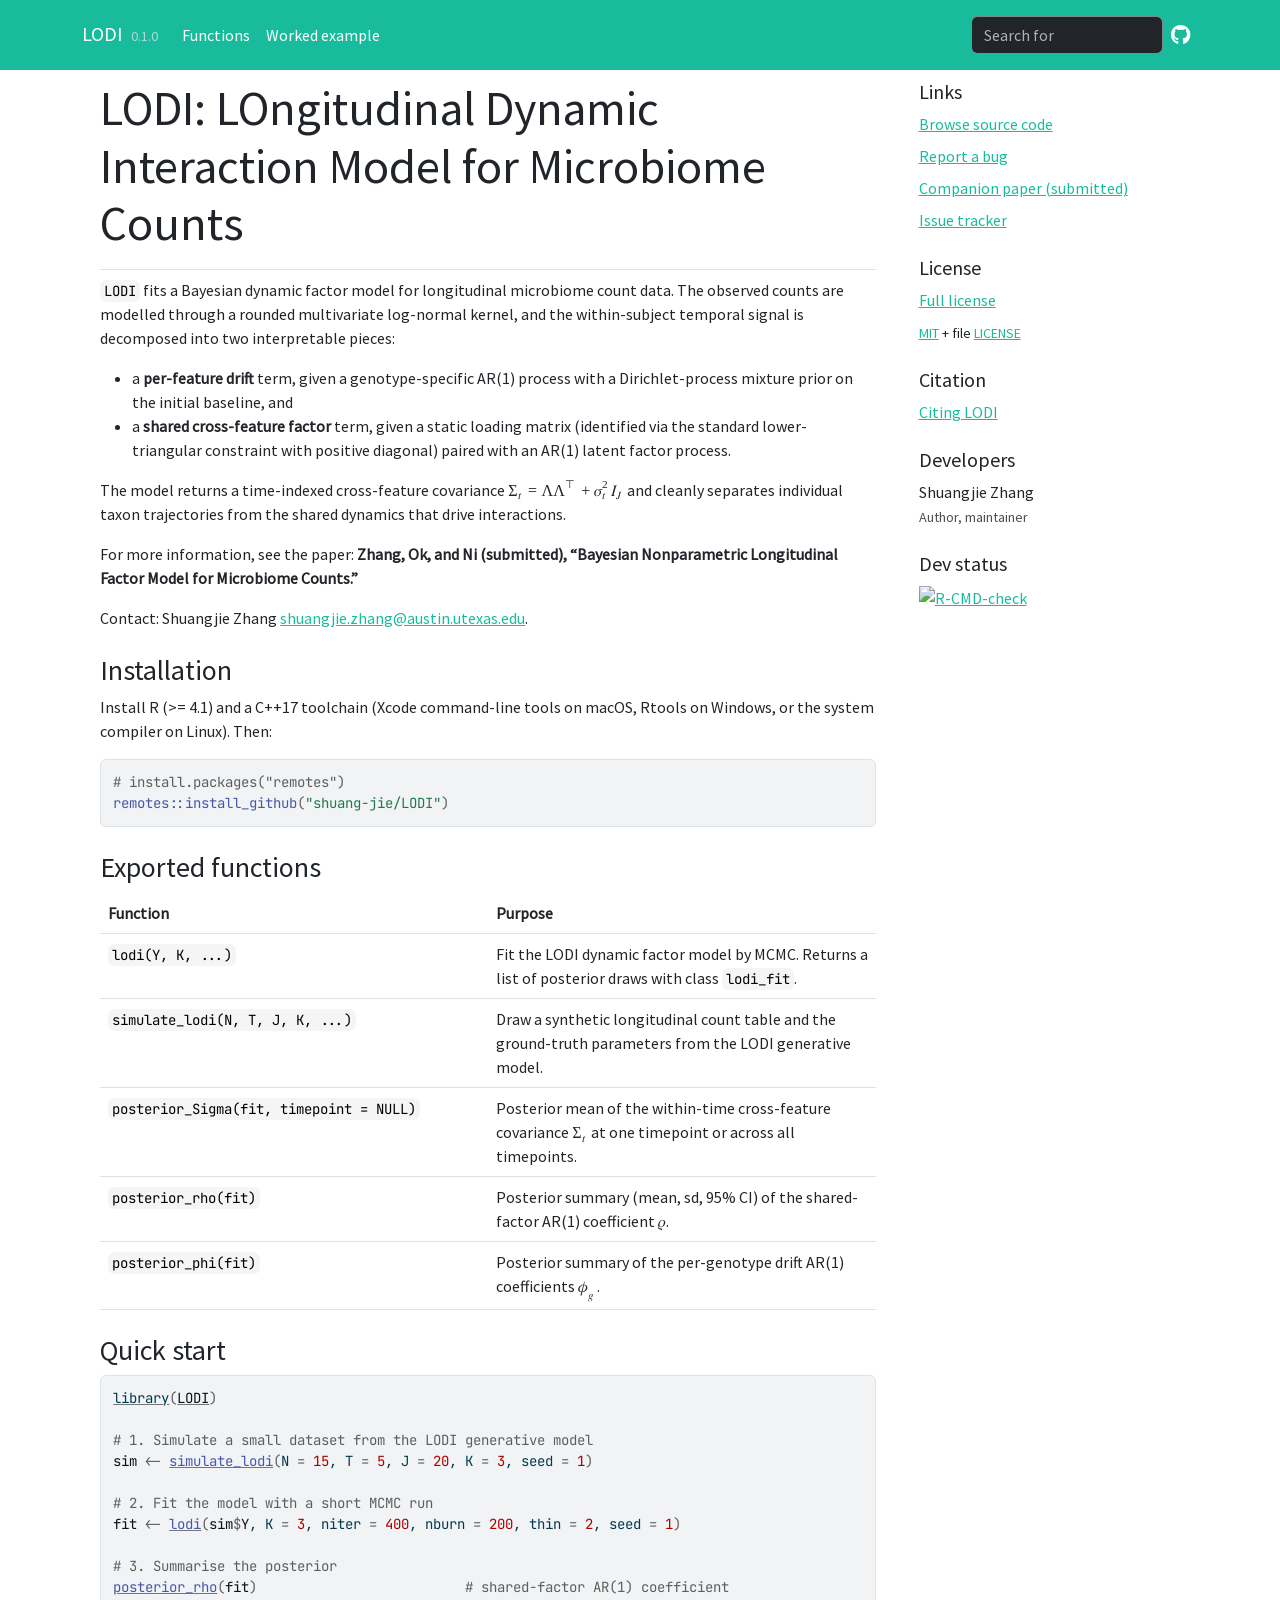
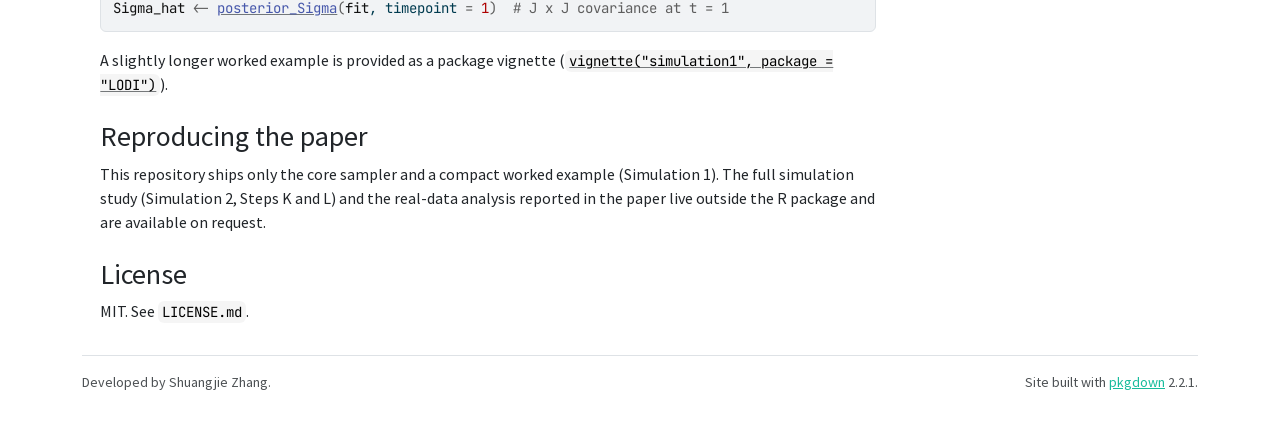
==== commit aabb979a: "Deploying to gh-pages from @ shuang-jie/LODI@8669e4b6bce7cd209194aba708c2679d69ed380c 🚀" ====
--- a/index.html
+++ b/index.html
@@ -64,7 +64,7 @@
 <li>a <strong>shared cross-feature factor</strong> term, given a static loading matrix (identified via the standard lower-triangular constraint with positive diagonal) paired with an AR(1) latent factor process.</li>
 </ul>
 <p>The model returns a time-indexed cross-feature covariance <math display="inline" xmlns="http://www.w3.org/1998/Math/MathML"><semantics><mrow><msub><mi mathvariant="normal">Σ</mi><mi>t</mi></msub><mo>=</mo><mi mathvariant="normal">Λ</mi><msup><mi mathvariant="normal">Λ</mi><mi>⊤</mi></msup><mo>+</mo><msubsup><mi>σ</mi><mi>t</mi><mn>2</mn></msubsup><msub><mi>I</mi><mi>J</mi></msub></mrow><annotation encoding="application/x-tex">\Sigma_t = \Lambda \Lambda^\top + \sigma^2_t I_J</annotation></semantics></math> and cleanly separates individual taxon trajectories from the shared dynamics that drive interactions.</p>
-<p>For more information, see the paper: <strong>Zhang, Ok, and Ni (submitted)</strong>.</p>
+<p>For more information, see the paper: <strong>Zhang, Ok, and Ni (submitted), “Bayesian Nonparametric Longitudinal Factor Model for Microbiome Counts.”</strong></p>
 <p>Contact: Shuangjie Zhang <a href="mailto:shuangjie.zhang@austin.utexas.edu" class="email">shuangjie.zhang@austin.utexas.edu</a>.</p>
 <div class="section level2">
 <h2 id="installation">Installation<a class="anchor" aria-label="anchor" href="#installation"></a>
